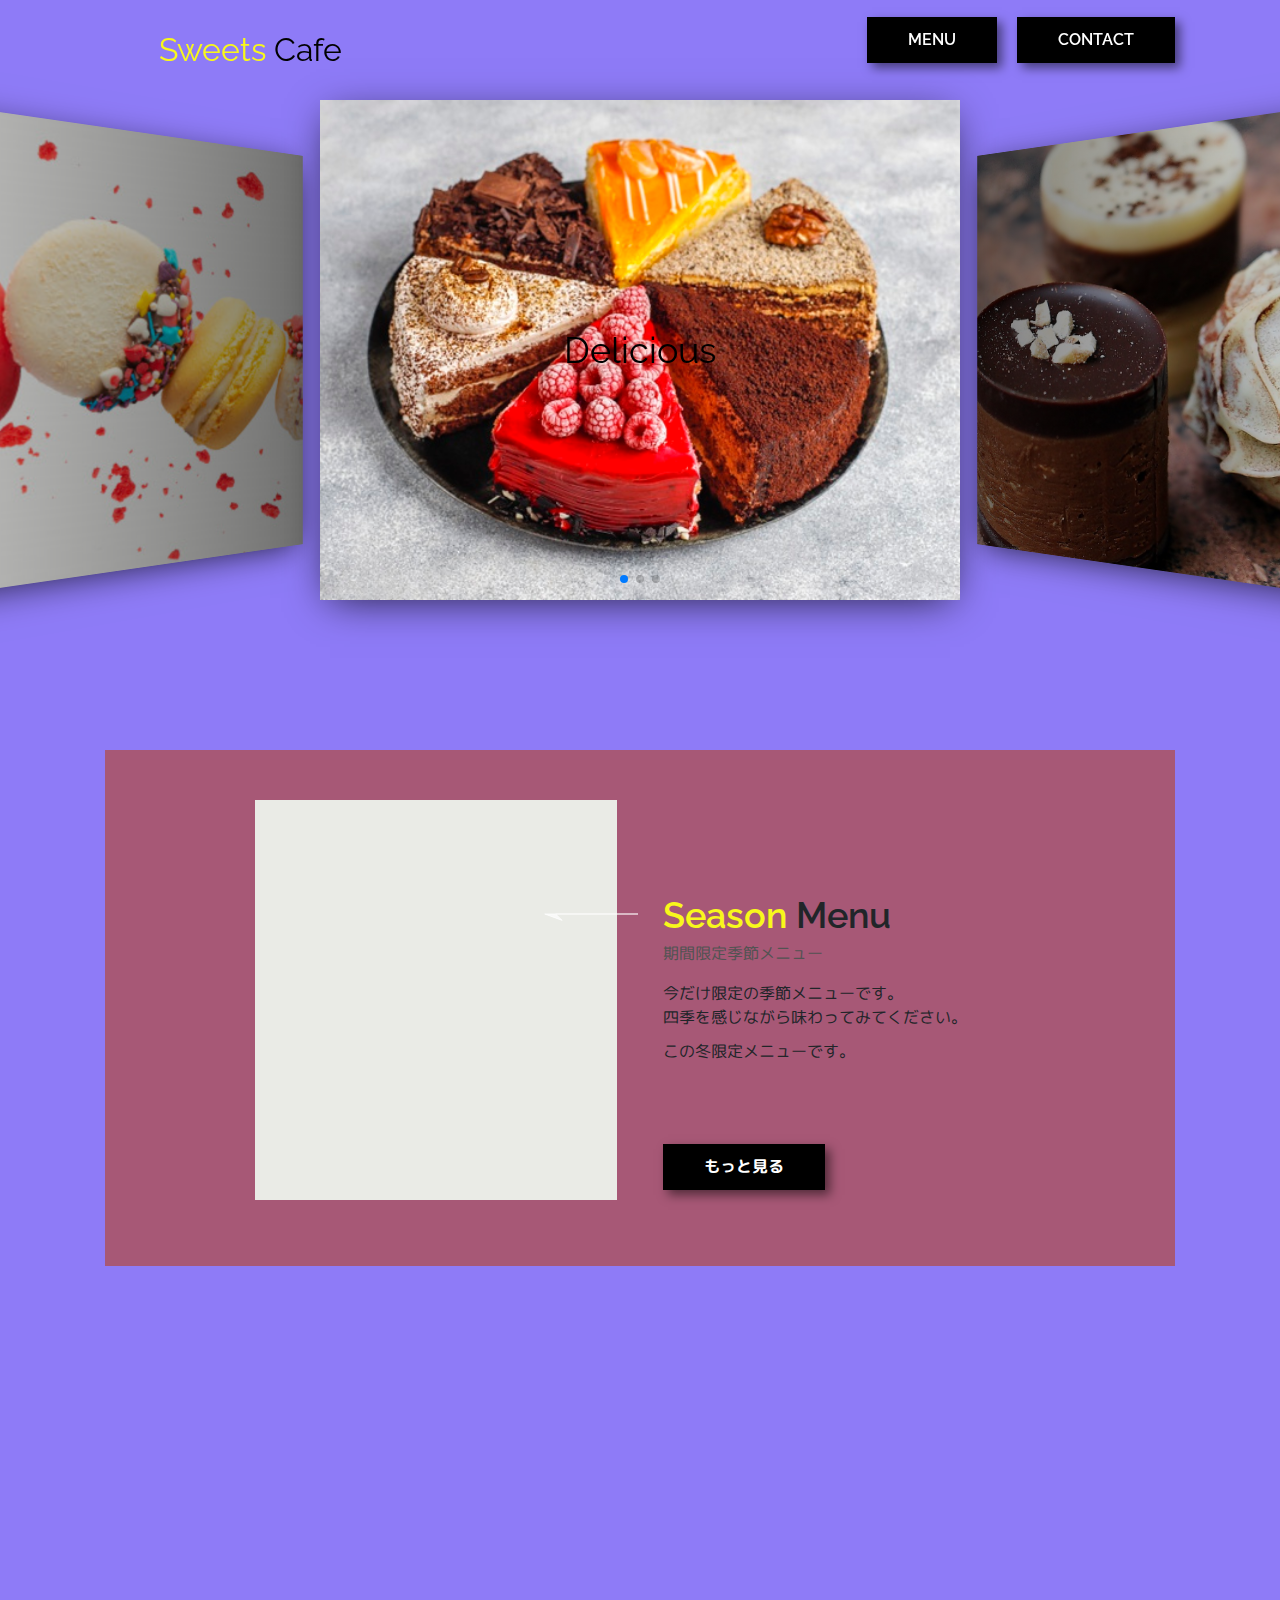
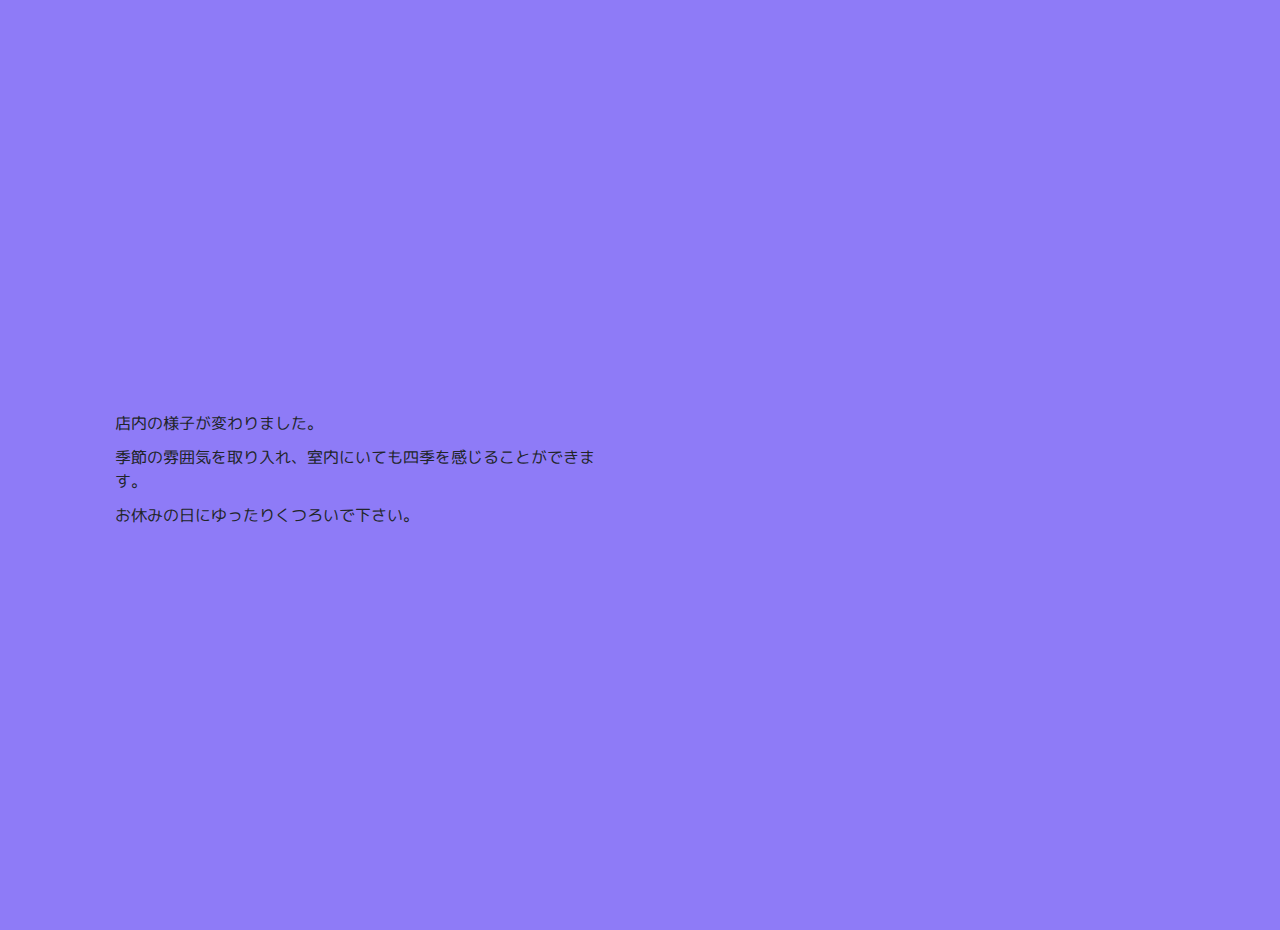
==== index.html @ 850f9f72 "Add files via upload" ====
<!DOCTYPE html>
<html lang="ja">
  <head>
    <meta charset="UTF-8" />
    <meta name="viewport" content="width=device-width, initial-scale=1.0" />
    <title>Sweets Cafe</title>
    <link rel="stylesheet" href="styles/loader.css" />
    <script src="scripts/vendors/pace.js"></script>
    <meta name="description" content="カフェのポートフォリオサイトです。プログラミング学習の成果物として作成しました。This is a sample website for checking my learning outcomes of programming." />
    <link rel="shortcut icon" href="images/logo.JPG" type="image/x-icon">
    <!-- <link
      rel="apple-touch-icon"
      sizes="180x180"
      href="images/favicon_package_v0.16/apple-touch-icon.png"
    /> -->
    <!-- <link
      rel="icon"
      type="image/png"
      sizes="32x32"
      href="images/favicon_package_v0.16/favicon-32x32.png"
    /> -->
    <!-- <link
      rel="icon"
      type="image/png"
      sizes="16x16"
      href="images/favicon_package_v0.16/favicon-16x16.png"
    /> -->
    <!-- <link rel="manifest" href="images/favicon_package_v0.16/site.webmanifest" /> -->
    <!-- <link
      rel="mask-icon"
      href="images/favicon_package_v0.16/safari-pinned-tab.svg"
      color="#5bbad5"
    /> -->
    <meta name="msapplication-TileColor" content="#ff0000" />
    <meta name="theme-color" content="#ffffff" />

    <link rel="preconnect" href="https://fonts.gstatic.com" />
    <link rel="preconnect" href="https://fonts.gstatic.com" />
    <link
      href="https://fonts.googleapis.com/css2?family=M+PLUS+Rounded+1c&family=Raleway:wght@400;700&display=swap"
      rel="stylesheet"
    />
    <link rel="stylesheet" href="styles/vendors/bootstrap-reboot.css" />
    <link rel="stylesheet" href="styles/vendors/swiper.min.css" />
    <link rel="stylesheet" href="styles/style.css" />
  </head>
  <body>
    <div id="global-container">
      <div id="container">
        <div class="mobile-menu__cover"></div>
        <div class="nav-trigger"></div>
        <a name="header"></a>
        <header class="header">
          <div class="header__inner appear up">
            <a href="index.html#header" class="header__home-btn">
              <div class="logo item">
                <img src="images/logo.jpg" alt="" class="logo__img" />
                <span class="logo__first">Sweets</span>
                <span class="logo__second">Cafe</span>
              </div>
            </a>
            <nav class="header__nav">
              <ul class="header__ul">
                <li class="header__li item">
                  <a class="btn filled" href="menu.html">Menu</a>
                </li>
                <li class="header__li item">
                  <a class="btn filled" href="contact.html">Contact</a>
                </li>
              </ul>
            </nav>
            <button class="mobile-menu__btn">
              <span></span>
              <span></span>
              <span></span>
            </button>
          </div>
        </header>

        <div id="content">
          <div class="hero">
            <!-- Slider main container -->
            <div class="swiper-container">
              <!-- Additional required wrapper -->
              <div class="swiper-wrapper">
                <!-- Slides -->
                <div class="swiper-slide">
                  <div class="hero__title">Delicious</div>
                  <img src="images/cafe000.jpg" alt="slider-picture000" />
                </div>
                <div class="swiper-slide">
                  <div class="hero__title">Gorgeous</div>
                  <img src="images/cafe004.jpg" alt="slider-picture001" />
                </div>
                <div class="swiper-slide">
                  <div class="hero__title">Photogenic</div>
                  <img src="images/cafe002.jpg" alt="slider-picture002" />
                </div>
              </div>
              <!-- If we need pagination -->
              <div class="swiper-pagination"></div>
            </div>
          </div>

          <div id="main-content">
            <aside class="side left">
              <div class="side__inner">
                <a href="" class="twitter icon tween-animate-title">Twitter</a>
                <a href="" class="fb icon tween-animate-title">Facebook</a>
              </div>
            </aside>

            <main>
              <section class="season">
                <div class="season__inner">
                  <div class="season__img cover-slide">
                    <img
                      class="img-zoom"
                      src="images/season000.jpg"
                      alt="シーズン画像"
                    />
                  </div>
                  <div class="season__texts appear left">
                    <div class="season__texts-inner">
                      <div class="season__title main-title item">
                        <img
                          class="season__downarrow"
                          src="images/arrow.svg"
                          alt="矢印"
                        />
                        <span class="yellow">Season</span>
                        <span>Menu</span>
                      </div>
                      <div class="season__sub sub-title item">
                        期間限定季節メニュー
                      </div>
                      <div class="season__description item">
                        <p>
                          今だけ限定の季節メニューです。<br />四季を感じながら味わってみてください。
                        </p>
                        <p>この冬限定メニューです。</p>
                      </div>
                      <div class="season__btn item">
                        <a href="menu.html">
                          <button class="btn filled">もっと見る</button>
                        </a>
                      </div>
                    </div>
                  </div>
                </div>
              </section>

              <section class="news appear down">
                <div class="news__main">
                  <div class="news__header">
                    <h2 class="main-title tween-animate-title">News</h2>
                    <p class="sub-title tween-animate-title">ニュース</p>
                  </div>
                  <div class="news__inner item">
                    <h3 class="news__title">店内ギャラリーが変わりました</h3>
                    <p class="news__date">2/12<span>2021</span></p>
                  </div>
                  <img
                    src="images/news000.jpg"
                    alt="店内ギャラリー"
                    class="item"
                  />
                  <div class="news__content">
                    <p>店内の様子が変わりました。</p>
                    <p>
                      季節の雰囲気を取り入れ、室内にいても四季を感じることができます。
                    </p>
                    <p>お休みの日にゆったりくつろいで下さい。</p>
                  </div>
                </div>
                <aside class="news__sub item">
                  <h3>最新のニュース</h3>
                  <ul class="news__lists">
                    <li class="news__list">
                      <a href="#">新メニューが追加されました</a>
                    </li>
                    <li class="news__list">
                      <a href="#">グッドデザイン賞を受賞しました</a>
                    </li>
                    <li class="news__list">
                      <a href="#">インタビューが掲載されました</a>
                    </li>
                    <li class="news__list">
                      <a href="#">雑誌で取り上げられました</a>
                    </li>
                    <li class="news__list">
                      <a href="#">ネットショップをオープンしました</a>
                    </li>
                  </ul>
                </aside>
              </section>
            </main>

            <aside class="side right">
              <div class="side__inner">
                <span class="tween-animate-title">&copy; Kazuki Tsubota</span>
              </div>
            </aside>
          </div>
        </div>

        <footer class="footer appear down">
          <div class="logo item">
            <img class="logo__img" src="images/logo.jpg" alt="ロゴ画像" />
            <span class="logo__first">Sweets</span>
            <span class="logo__second">Cafe</span>
          </div>
          <nav class="footer__nav item">
            <ul class="footer__ul">
              <li class="footer__li"><a href="menu.html">Menu</a></li>
              <li class="footer__li"><a href="contact.html">Contact</a></li>
              <li class="footer__li"><a href="">Sitemap</a></li>
            </ul>
            <div class="footer__copyright">
              <span class="footer__copyright-first"
                >&copy; 2021 Kazuki Tsubota.</span
              >
              All Rights Reserved.
            </div>
          </nav>
        </footer>
      </div>

      <nav class="mobile-menu">
        <div class="logo">
          <img src="images/logo.jpg" alt="" class="logo__img" />
          <span class="logo__first">Sweets</span>
          <span class="logo__second">Cafe</span>
        </div>
        <ul class="mobile-menu__main">
          <li class="mobile-menu__item">
            <a class="mobile-menu__link" href="index.html">
              <span class="main-title">Home</span>
              <span class="sub-title">ホーム</span>
            </a>
          </li>
          <li class="mobile-menu__item">
            <a class="mobile-menu__link" href="menu.html">
              <span class="main-title">Menu</span>
              <span class="sub-title">メニュー</span>
            </a>
          </li>
          <li class="mobile-menu__item">
            <a class="mobile-menu__link" href="contact.html">
              <span class="main-title">Contact</span>
              <span class="sub-title">コンタクト</span>
            </a>
          </li>
        </ul>
      </nav>
    </div>

    <script src="scripts/vendors/swiper.min.js"></script>
    <script src="scripts//vendors//TweenMax.min.js"></script>
    <script src="scripts//vendors/scroll-polyfill.js"></script>
    <script src="scripts/libs/scroll.js"></script>
    <script src="scripts/libs/text-animation.js"></script>
    <script src="scripts/libs/hero-slider.js"></script>
    <script src="scripts/libs/mobile-menu.js"></script>
    <script src="scripts/main.js"></script>
  </body>
</html>
---- styles/loader.css ----
.pace-done #global-container {
  transition: opacity 1s;
  opacity: 1;
}

#global-container {
  opacity: 0;
}

.pace {
  z-index: 2000;
  position: fixed;
  margin: auto;
  top: 0;
  left: 0;
  right: 0;
  bottom: 0;
  width: 100px;
  height: 100px;
}

.pace .pace-progress {
  transform: none !important;
  text-align: center;
}

.pace .pace-progress::after {
  content: attr(data-progress-text);
  display: block;
  font-weight: 100;
  font-size: 2em;
  font-family: 'Helvetica Neue', 'Yu Gothic', 'Meiryo', sans-serif;
  color: #535353;
}

.pace.pace-inactive {
  display: none;
}

.pace-progress-inner {
  width: 40px;
  height: 40px;
  background-color: #f8f81b;
  margin: 0 auto;
  animation-name: sk-rotateplane;
  animation-duration: 1.2s;
  animation-timing-function: ease-in-out;
  animation-delay: 0s;
  animation-iteration-count: infinite;
  animation-direction: normal;
  animation-fill-mode: forwards;
}

@keyframes sk-rotateplane {
  0% {
    transform: perspective(120px) rotateX(0deg) rotateY(0deg);
  }
  50% {
    transform: perspective(120px) rotateX(-180deg) rotateY(0deg);
  }
  100% {
    transform: perspective(120px) rotateX(-180deg) rotateY(-180deg);
  }
}
/*# sourceMappingURL=loader.css.map */
---- styles/style.css ----
.appear.up .item {
  transform: translateY(6px);
}

.appear.down .item {
  transform: translateY(-6px);
}

.appear.right .item {
  transform: translateX(-40px);
}

.appear.left .item {
  transform: translateX(40px);
}

.appear .item {
  transition: all 0.8s;
  opacity: 0;
}

.appear.inview .item {
  opacity: 1;
  transform: none;
}

.appear.inview .item:nth-child(1) {
  transition-delay: 0.1s;
}

.appear.inview .item:nth-child(2) {
  transition-delay: 0.2s;
}

.appear.inview .item:nth-child(3) {
  transition-delay: 0.3s;
}

.appear.inview .item:nth-child(4) {
  transition-delay: 0.4s;
}

.appear.inview .item:nth-child(5) {
  transition-delay: 0.5s;
}

.appear.inview .item:nth-child(6) {
  transition-delay: 0.6s;
}

.appear.inview .item:nth-child(7) {
  transition-delay: 0.7s;
}

.appear.inview .item:nth-child(8) {
  transition-delay: 0.8s;
}

.appear.inview .item:nth-child(9) {
  transition-delay: 0.9s;
}

.appear.inview .item:nth-child(10) {
  transition-delay: 1s;
}

.btn {
  position: relative;
  display: inline-block;
  background-color: white;
  border: 1px solid black;
  font-weight: 600;
  padding: 10px 40px;
  margin: 10px auto;
  cursor: pointer;
  transition: all 0.3s;
  color: black;
  text-decoration: none !important;
  outline: none !important;
}

.btn.float:hover {
  background-color: black;
  color: white;
  box-shadow: 5px 5px 10px 0 rgba(0, 0, 0, 0.5);
}

.btn.filled {
  background-color: black;
  color: white;
  box-shadow: 5px 5px 10px 0 rgba(0, 0, 0, 0.5);
}

.btn.filled:hover {
  background-color: white;
  color: black;
  box-shadow: none;
}

.btn.letter-spacing:hover {
  background-color: black;
  letter-spacing: 3px;
  color: white;
}

.btn.shadow {
  box-shadow: none;
}

.btn.shadow:hover {
  transform: translate(-2.5px, -2.5px);
  box-shadow: 5px 5px 0 0 black;
}

.btn.solid {
  box-shadow: 2px 2px 0 0 black;
  border-radius: 7px;
}

.btn.solid:hover {
  transform: translate(2px, 2px);
  box-shadow: none;
}

.btn.slide-bg {
  position: relative;
  overflow: hidden;
  z-index: 1;
}

.btn.slide-bg::before {
  content: "";
  display: inline-block;
  width: 100%;
  height: 100%;
  background-color: black;
  position: absolute;
  top: 0;
  left: 0;
  transform: translateX(-100%);
  transition: transform 0.3s;
  z-index: -1;
}

.btn.slide-bg:hover {
  color: white;
}

.btn.slide-bg:hover::before {
  transform: none;
}

.btn.cover-3d {
  position: relative;
  z-index: 1;
  transform-style: preserve-3d;
  perspective: 300px;
}

.btn.cover-3d span {
  display: inline-block;
  transform: translateZ(20px);
}

.btn.cover-3d::before {
  content: "";
  display: inline-block;
  width: 100%;
  height: 100%;
  background-color: black;
  position: absolute;
  top: 0;
  left: 0;
  transform: rotateX(90deg);
  transition: all 0.3s;
  transform-origin: top center;
  opacity: 0;
}

.btn.cover-3d:hover {
  color: white;
}

.btn.cover-3d:hover::before {
  transform: none;
  opacity: 1;
}

.btn-cubic {
  position: relative;
  display: inline-block;
  transform-style: preserve-3d;
  perspective: 300px;
  width: 150px;
  height: 50px;
  margin: 0 auto;
  cursor: pointer;
  font-weight: 600;
}

.btn-cubic span {
  position: absolute;
  top: 0;
  left: 0;
  width: 100%;
  height: 100%;
  border: 1px solid black;
  line-height: 48px;
  text-align: center;
  transition: all 0.3s;
  transform-origin: center center -25px;
  color: black;
}

.btn-cubic .hovering {
  background-color: black;
  color: white;
  transform: rotateX(90deg);
}

.btn-cubic .default {
  background-color: white;
  color: black;
  transform: rotateX(0);
}

.btn-cubic:hover .hovering {
  transform: rotateX(0);
}

.btn-cubic:hover .default {
  transform: rotateX(-90deg);
}

.swiper-container {
  overflow: visible !important;
}

.swiper-slide {
  height: 500px;
  position: relative;
  overflow: hidden;
}

.swiper-slide > img {
  width: 100%;
  height: 100%;
  max-width: 100%;
  object-fit: cover;
  transform: scale(1.3);
  transition: transform 1.9s ease-out;
}

.swiper-slide::after {
  content: '';
  position: absolute;
  top: 0;
  left: 0;
  width: 100%;
  height: 100%;
}

.swiper-slide-active > img {
  transform: none;
}

.swiper-slide-active .hero__title {
  opacity: 1;
  transform: translate(-50%, -50%);
}

.hero {
  overflow: hidden;
  padding-top: 100px;
}

.hero__title {
  position: absolute;
  top: 50%;
  left: 50%;
  transform: translate(-50%, calc(-50% + 20px));
  color: black;
  z-index: 200;
  opacity: 0;
  transition: opacity 1.0s ease 1s, transform 1.0s ease 1s;
}

.animate-title,
.tween-animate-title {
  opacity: 0;
}

.animate-title.inview,
.tween-animate-title.inview {
  opacity: 1;
}

.animate-title.inview .char,
.tween-animate-title.inview .char {
  display: inline-block;
}

.animate-title .char,
.tween-animate-title .char {
  opacity: 0;
}

.animate-title.inview .char {
  animation-name: kf-animate-chars;
  animation-duration: 0.5s;
  animation-timing-function: cubic-bezier(0.39, 1.57, 0.58, 1);
  animation-delay: 0s;
  animation-iteration-count: 1;
  animation-direction: normal;
  animation-fill-mode: both;
}

.animate-title.inview .char:nth-child(1) {
  animation-delay: 0.04s;
}

.animate-title.inview .char:nth-child(2) {
  animation-delay: 0.08s;
}

.animate-title.inview .char:nth-child(3) {
  animation-delay: 0.12s;
}

.animate-title.inview .char:nth-child(4) {
  animation-delay: 0.16s;
}

.animate-title.inview .char:nth-child(5) {
  animation-delay: 0.2s;
}

.animate-title.inview .char:nth-child(6) {
  animation-delay: 0.24s;
}

.animate-title.inview .char:nth-child(7) {
  animation-delay: 0.28s;
}

.animate-title.inview .char:nth-child(8) {
  animation-delay: 0.32s;
}

.animate-title.inview .char:nth-child(9) {
  animation-delay: 0.36s;
}

.animate-title.inview .char:nth-child(10) {
  animation-delay: 0.4s;
}

.animate-title.inview .char:nth-child(11) {
  animation-delay: 0.44s;
}

.animate-title.inview .char:nth-child(12) {
  animation-delay: 0.48s;
}

.animate-title.inview .char:nth-child(13) {
  animation-delay: 0.52s;
}

.animate-title.inview .char:nth-child(14) {
  animation-delay: 0.56s;
}

.animate-title.inview .char:nth-child(15) {
  animation-delay: 0.6s;
}

.animate-title.inview .char:nth-child(16) {
  animation-delay: 0.64s;
}

.animate-title.inview .char:nth-child(17) {
  animation-delay: 0.68s;
}

.animate-title.inview .char:nth-child(18) {
  animation-delay: 0.72s;
}

.animate-title.inview .char:nth-child(19) {
  animation-delay: 0.76s;
}

.animate-title.inview .char:nth-child(20) {
  animation-delay: 0.8s;
}

.animate-title.inview .char:nth-child(21) {
  animation-delay: 0.84s;
}

.animate-title.inview .char:nth-child(22) {
  animation-delay: 0.88s;
}

.animate-title.inview .char:nth-child(23) {
  animation-delay: 0.92s;
}

.animate-title.inview .char:nth-child(24) {
  animation-delay: 0.96s;
}

.animate-title.inview .char:nth-child(25) {
  animation-delay: 1s;
}

.animate-title.inview .char:nth-child(26) {
  animation-delay: 1.04s;
}

.animate-title.inview .char:nth-child(27) {
  animation-delay: 1.08s;
}

.animate-title.inview .char:nth-child(28) {
  animation-delay: 1.12s;
}

.animate-title.inview .char:nth-child(29) {
  animation-delay: 1.16s;
}

.animate-title.inview .char:nth-child(30) {
  animation-delay: 1.2s;
}

@keyframes kf-animate-chars {
  0% {
    opacity: 0;
    transform: translateY(-50%);
  }
  100% {
    opacity: 1;
    transform: translateY(0);
  }
}

@keyframes stopRotate {
  0% {
    transform: rotateY(0deg);
  }
  50% {
    transform: rotateY(360deg);
  }
  100% {
    transform: rotateY(360deg);
  }
}

.cover-slide {
  position: relative;
  overflow: hidden;
}

.cover-slide::after {
  content: "";
  position: absolute;
  z-index: 2;
  top: 0;
  left: 0;
  right: 0;
  bottom: 0;
  background-color: #eaebe6;
  opacity: 0;
}

.cover-slide.inview::after {
  opacity: 1;
  animation-name: kf-cover-slide;
  animation-duration: 1.6s;
  animation-timing-function: ease-in-out;
  animation-delay: 0s;
  animation-iteration-count: 1;
  animation-direction: normal;
  animation-fill-mode: forwards;
}

@keyframes kf-cover-slide {
  0% {
    transform-origin: left;
    transform: scaleX(0);
  }
  50% {
    transform-origin: left;
    transform: scaleX(1);
  }
  50.1% {
    transform-origin: right;
    transform: scaleX(1);
  }
  100% {
    transform-origin: right;
    transform: scaleX(0);
  }
}

.img-zoom, .bg-img-zoom {
  opacity: 0;
}

.inview .img-zoom, .inview .bg-img-zoom {
  opacity: 1;
  transition: transform 0.3s ease;
  animation-name: kf-img-show;
  animation-duration: 1.6s;
  animation-timing-function: ease-in-out;
  animation-delay: 0s;
  animation-iteration-count: 1;
  animation-direction: normal;
  animation-fill-mode: none;
}

.inview .img-zoom:hover, .inview .bg-img-zoom:hover {
  transform: scale(1.05);
}

@keyframes kf-img-show {
  0% {
    opacity: 0;
  }
  50% {
    opacity: 0;
  }
  50.1% {
    opacity: 1;
    transform: scale(1.5);
  }
  100% {
    opacity: 1;
  }
}

.hover-darken::before {
  content: "";
  position: absolute;
  top: 0;
  left: 0;
  width: 100%;
  height: 100%;
  z-index: 1;
  transition: background-color 0.3s ease;
  pointer-events: none;
  animation-name: kf-img-show;
  animation-duration: 1.6s;
  animation-timing-function: ease-in-out;
  animation-delay: 0s;
  animation-iteration-count: 1;
  animation-direction: normal;
  animation-fill-mode: none;
}

.hover-darken:hover::before {
  background-color: rgba(0, 0, 0, 0.2);
}

.bg-img-zoom {
  background-image: url(images/image-1.jpg);
  background-repeat: no-repeat;
  background-position: center;
  background-size: cover;
  width: 100%;
}

.img-bg50 {
  position: relative;
}

.img-bg50::before {
  display: block;
  content: '';
  padding-top: 50%;
}

.mobile-menu {
  position: fixed;
  right: 0;
  top: 60px;
  width: 300px;
}

.mobile-menu .logo {
  padding: 0 40px;
  font-size: 3.0rem;
  perspective: 2000px;
  transform-style: preserve-3d;
}

.mobile-menu .logo img, .mobile-menu .logo .logo__first, .mobile-menu .logo .logo__second {
  transform: translate3d(0, 0, -1000px);
  transition: transform 0.4s, opacity 0.2s;
  opacity: 0;
}

.mobile-menu__btn {
  background-color: unset;
  border: none;
  outline: none !important;
  cursor: pointer;
}

.mobile-menu__btn > span {
  background-color: black;
  width: 35px;
  height: 2px;
  display: block;
  margin-bottom: 9px;
  transition: transform 0.7s;
}

.mobile-menu__btn > span:last-child {
  margin-bottom: 0;
}

.mobile-menu__cover {
  position: absolute;
  top: 0;
  left: 0;
  width: 100%;
  height: 100%;
  background-color: rgba(0, 0, 0, 0.3);
  opacity: 0;
  visibility: hidden;
  transition: opacity 1s;
  cursor: pointer;
  z-index: 200;
}

.mobile-menu__main {
  padding: 0;
  text-align: center;
  perspective: 2000px;
  transform-style: preserve-3d;
}

.mobile-menu__item {
  list-style: none;
  display: block;
  padding: 0 40px;
  transform: translate3d(0, 0, -1000px);
  transition: transform 0.6s, opacity 0.2s;
  opacity: 0;
}

.mobile-menu__link {
  display: block;
  margin-top: 30px;
  color: black;
  text-decoration: none !important;
}

.mobile-menu__link:hover {
  color: white;
}

.menu-open #container {
  transform: translate(-300px, 60px);
  box-shadow: 0 8px 40px -10px rgba(0, 0, 0, 0.8);
}

.menu-open .logo img, .menu-open .logo .logo__first, .menu-open .logo .logo__second {
  transform: none;
  opacity: 1;
}

.menu-open .mobile-menu__cover {
  opacity: 1;
  visibility: visible;
}

.menu-open .mobile-menu__item {
  transform: none;
  opacity: 1;
}

.menu-open .mobile-menu__item:nth-child(1) {
  transition-delay: 0.07s;
}

.menu-open .mobile-menu__item:nth-child(2) {
  transition-delay: 0.14s;
}

.menu-open .mobile-menu__item:nth-child(3) {
  transition-delay: 0.21s;
}

.menu-open .mobile-menu__item:nth-child(4) {
  transition-delay: 0.28s;
}

.menu-open .mobile-menu__item:nth-child(5) {
  transition-delay: 0.35s;
}

.menu-open .mobile-menu__btn > span {
  background-color: black;
}

.menu-open .mobile-menu__btn > span:nth-child(1) {
  transition-delay: 70ms;
  transform: translateY(11px) rotate(135deg);
}

.menu-open .mobile-menu__btn > span:nth-child(2) {
  transition-delay: 0s;
  transform: translateX(-18px) scaleX(0);
}

.menu-open .mobile-menu__btn > span:nth-child(3) {
  transition-delay: 140ms;
  transform: translateY(-11px) rotate(-135deg);
}

html {
  font-size: 62.5%;
}

body {
  font-family: 'Raleway', 'M PLUS Rounded 1c', sans-serif;
  background-color: #8e7bf7;
  font-size: 1.6rem;
}

img {
  max-width: 100%;
  vertical-align: bottom;
}

.font-sm, .sub-title, .news__date span, .news__list {
  font-size: 1.4rem;
}

.font-md, .drink__title, .location__info {
  font-size: 1.7rem;
}

.font-lr, .news__date, .news__sub h3, .menus__title, .contact__inner label {
  font-size: 1.7rem;
}

.font-lg, .hero__title, .main-title, .news__title {
  font-size: 2.5rem;
}

.mt-lg, .contact {
  margin-top: 100px;
}

.mb-sm, .season__sub, .season__img, .news__main img, .news__sub h3, .menus__title, .drink__title, .contact__inner div, .location__header, .location__item {
  margin-bottom: 16px !important;
}

.mb-md, .contact {
  margin-bottom: 60px !important;
}

.mb-lg, .season, .menus {
  margin-bottom: 80px !important;
}

.pt-md, .contact {
  padding-top: 30px;
}

.pt-lg, .menus {
  padding-top: 100px;
}

.pb-sm, .season__texts, .contact__inner {
  padding-bottom: 16px;
}

.pb-lg, .hero, .drink__container {
  padding-bottom: 80px;
}

.content-width, .header__inner, .season, .news, .menus, .drink__header, .drink__container, .contact__container, .location__inner, .footer {
  width: 90%;
  margin: 0 auto;
  max-width: 1070px;
}

.main-title {
  font-weight: 600;
  margin-bottom: 0;
  display: block;
}

.sub-title {
  color: #535353;
}

.flex, .season__inner, .drink__container, .footer__nav, .footer__ul {
  display: flex;
  flex-direction: column;
}

.yellow {
  color: #f8f81b;
}

#container {
  transition: transform 0.5s, box-shadow 0.5s;
  background-color: #8e7bf7;
  position: relative;
  z-index: 100;
}

#main-content {
  position: relative;
  z-index: 0;
}

main {
  position: relative;
  z-index: -100;
}

.swiper-slide {
  box-shadow: 0 8px 40px -10px rgba(0, 0, 0, 0.8);
}

.logo {
  font-size: 4.2rem;
  display: flex;
}

.logo__img {
  width: 1.5em;
  margin-right: 0.2em;
  object-fit: cover;
}

.logo__first {
  color: #f8f81b;
}

.logo__first::after {
  content: ' ';
  white-space: pre-wrap;
}

.header {
  position: fixed;
  top: 0;
  left: 0;
  width: 100%;
  height: 100px;
  background-color: transparent;
  z-index: 500;
  display: flex;
  align-items: center;
}

.header__home-btn {
  text-decoration: none !important;
}

.header__home-btn .logo__second {
  color: black;
}

.header.triggered {
  background-color: #8e7bf7;
  opacity: 0.9;
  box-shadow: 10px 0 25px -10px rgba(0, 0, 0, 0.5);
}

.header__nav {
  display: none;
}

.header__ul {
  display: flex;
  align-items: center;
  padding: 0;
  margin: 0;
  list-style: none;
  margin-bottom: 20px;
}

.header__li {
  margin-left: 20px;
}

.header__li > a {
  color: black;
  text-decoration: none !important;
  text-transform: uppercase;
}

.header .logo {
  font-size: 3.2rem;
  justify-content: center;
  animation-name: stopRotate;
  animation-duration: 4s;
  animation-timing-function: ease;
  animation-delay: 0s;
  animation-iteration-count: infinite;
  animation-direction: normal;
  animation-fill-mode: none;
}

.header__inner {
  display: flex;
  justify-content: space-between;
  align-items: center;
}

.season__inner {
  display: flex;
  justify-content: space-between;
  padding: 15px;
  background-color: rgba(175, 78, 78, 0.76);
  position: relative;
  z-index: 0;
}

.season__downarrow {
  display: none;
  opacity: 0;
  transition: opacity 3s;
}

.season__title {
  position: relative;
}

.season__img {
  height: 300px;
  transition: box-shadow 1ms linear 0.8s;
}

.season__img > img {
  object-fit: cover;
  object-position: bottom;
  width: 100%;
  height: 100%;
  position: relative;
  z-index: -100;
}

.season__img.inview {
  box-shadow: inset 0 0 35px black;
}

.news {
  display: flex;
  flex-direction: column;
  justify-content: space-between;
}

.news__main {
  width: 100%;
}

.news__inner {
  position: relative;
  padding-top: 4px;
  margin-bottom: 30px;
}

.news__title {
  font-weight: normal;
  margin-left: 80px;
}

.news__date {
  background-color: #f8f81b;
  border-radius: 50%;
  width: 70px;
  height: 70px;
  text-align: center;
  position: absolute;
  top: 0;
  padding-top: 15px;
}

.news__date span {
  border-top: 1px rgba(0, 0, 0, 0.5) solid;
  display: block;
  width: 60%;
  margin: 0 auto;
  padding-top: 2px;
}

.news__content p {
  margin: 1rem;
}

.news__sub {
  width: 100%;
}

.news__sub h3 {
  padding: 50px 8px 8px;
  margin-left: 0;
  border-bottom: 2px solid black;
}

.news__lists {
  list-style: none;
  padding: 0;
  margin: 0;
}

.news__list {
  border-bottom: 1px solid #575454;
  padding: 0px 8px;
  margin-bottom: 18px;
}

.news__list a {
  color: black;
  padding: 10px 0px;
  display: block;
}

.news__list a:hover {
  color: #535353;
}

.menus__inner {
  display: grid;
  gap: 26px;
  grid-template-columns: repeat(auto-fit, minmax(270px, 1fr));
  margin-top: 6%;
}

.menus__btn {
  text-align: center;
}

.drink__inner {
  position: relative;
}

.drink__inner::before {
  display: block;
  content: "";
  position: absolute;
  top: 10%;
  left: 0;
  width: 100%;
  height: 90%;
  display: block;
  background: rgba(175, 78, 78, 0.76);
}

.drink__container {
  position: relative;
  z-index: 200;
  justify-content: space-around;
}

.drink__btn {
  text-align: center;
  flex-basis: 100%;
  padding-top: 10px;
}

.drink__img {
  height: 200px;
  overflow: hidden;
  margin-bottom: 5px;
}

.drink__img > img {
  object-fit: cover;
  object-position: center;
  height: 100%;
  width: 100%;
}

.contact {
  background-image: url(../../images/pexels-photo-4946999.jpeg);
  min-height: 60vh;
  background-repeat: no-repeat;
  background-size: cover;
  background-position: center center;
}

.contact__side {
  color: white !important;
}

.contact__container {
  color: white;
}

.contact__inner label {
  margin-bottom: 7px;
  display: block;
}

.contact__inner input[type="text"],
.contact__inner input[type="email"],
.contact__inner textarea {
  background-color: rgba(255, 255, 255, 0.8);
  border: 1px solid black;
  border-radius: 5px;
  padding: 10px;
  font-style: 1rem;
}

.contact__inner input[type="text"],
.contact__inner input[type="email"] {
  width: 100%;
  max-width: 240px;
}

.contact__inner textarea {
  width: 100%;
  max-width: 480px;
  height: 10rem;
}

.location__inner {
  display: flex;
  justify-content: space-between;
}

.location__info {
  width: 22%;
}

.location__header {
  border-bottom: 2px solid black;
}

.location__header .sub-title {
  margin-bottom: 4px;
}

.location__item span {
  font-weight: bold;
}

.location__map {
  width: 74%;
}

.location__map iframe {
  width: 100%;
}

.footer {
  padding: 60px 0;
}

.footer__nav {
  justify-content: space-between;
  align-items: center;
  text-align: center;
}

.footer__ul {
  padding: 0;
  margin: 0;
  list-style: none;
  margin-bottom: 20px;
}

.footer__li {
  padding: 0;
  margin: 10px;
}

.footer__li > a {
  color: #535353;
}

.footer > .logo {
  font-size: 3.8rem;
  justify-content: center;
}

.footer__copyright {
  color: black;
}

.footer__copyright-first::after {
  content: "\A";
  white-space: pre;
}

.side {
  display: none;
  position: fixed;
  top: 70%;
  transform: translateY(-50%);
  transition: all 0.3s ease-in;
}

.side .tween-animate-title {
  color: black;
  text-decoration: none !important;
  margin: 0 40px;
  vertical-align: middle;
  letter-spacing: 2px;
}

.side.left {
  left: -50px;
}

.side.left.inview {
  left: 50px;
}

.side.left .side__inner {
  transform-origin: top left;
  transform: rotate(-90deg);
}

.side.right {
  right: -50px;
}

.side.right.inview {
  right: 50px;
}

.side.right .side__inner {
  transform-origin: top right;
  transform: rotate(90deg);
}

.icon {
  position: relative;
}

.icon::before {
  display: block;
  content: "";
  position: absolute;
  top: 50%;
  left: -20px;
  width: 1em;
  height: 1em;
  display: block;
  transform: translateY(-50%);
  background-position: center;
  background-repeat: no-repeat;
  background-size: contain;
}

.icon.twitter::before {
  background-image: url(../../images/twitter.svg);
}

.icon.fb::before {
  background-image: url(../../images/facebook.svg);
}

@media (min-width: 600px) {
  .flex, .season__inner, .drink__container, .footer__nav, .footer__ul {
    flex-direction: row;
    flex-wrap: wrap;
  }
  .season__inner {
    padding: 50px;
  }
  .season__title.inview .season__downarrow {
    position: absolute;
    left: -25%;
    top: -73%;
    transform: rotateZ(90deg);
    z-index: 200;
    display: inline-block;
    overflow: hidden;
    animation-name: kf-arrow-anime;
    animation-duration: 2s;
    animation-timing-function: linear;
    animation-delay: 0s;
    animation-iteration-count: infinite;
    animation-direction: normal;
    animation-fill-mode: forwards;
    opacity: 1;
  }
  .season__texts, .season__img {
    flex-basis: 47%;
  }
  .season__texts {
    display: flex;
    align-items: flex-end;
  }
  .news {
    flex-direction: row;
  }
  .news__main {
    margin-right: 50px;
  }
  .news__sub {
    margin-top: 75px;
  }
  .news__sub h3 {
    padding: 0px 8px 8px;
  }
  .menus__item {
    margin-bottom: 30px;
  }
  .drink__item {
    flex-basis: 47%;
  }
  .footer > .logo {
    justify-content: flex-start;
  }
  .footer__ul {
    margin-bottom: 0;
  }
  .footer__li {
    margin-left: 0;
    margin-right: 30px;
  }
  @keyframes kf-arrow-anime {
    0%,
    50%,
    100% {
      left: -30%;
    }
    30% {
      left: -25%;
    }
  }
}

@media (min-width: 960px) {
  .font-sm, .sub-title, .news__date span, .news__list {
    font-size: 1.6rem;
  }
  .font-md, .drink__title, .location__info {
    font-size: 1.9rem;
  }
  .font-lr, .news__date, .news__sub h3, .menus__title, .contact__inner label {
    font-size: 2.3rem;
  }
  .font-lg, .hero__title, .main-title, .news__title {
    font-size: 3.6rem;
  }
  .mt-lg, .contact {
    margin-top: 130px;
  }
  .mb-lg, .season, .menus {
    margin-bottom: 150px !important;
  }
  .pt-md, .contact {
    padding-top: 45px;
  }
  .pt-lg, .menus {
    padding-top: 130px;
  }
  .pb-lg, .hero, .drink__container {
    padding-bottom: 150px;
  }
  .header__nav {
    display: block;
  }
  .mobile-menu__btn {
    display: none;
  }
  .drink__item {
    flex-basis: 25%;
  }
  .drink__img {
    height: 335px;
  }
  .season__title.inview .season__downarrow {
    top: -33%;
  }
  .season__img {
    height: 400px;
  }
  .season__description {
    margin-bottom: 70px;
  }
  .news__date {
    width: 100px;
    height: 100px;
  }
  .news__date span {
    padding-top: 6px;
  }
  .news__title {
    margin-left: 120px;
  }
  .news__sub {
    margin-top: 100px;
  }
  .footer__copyright-first::after {
    content: '\A';
    white-space: nowrap;
  }
}

@media (min-width: 1280px) {
  .season__inner {
    padding: 50px 150px;
  }
  .drink__item {
    flex-basis: 23%;
  }
  .side {
    display: block;
  }
}
/*# sourceMappingURL=style.css.map */
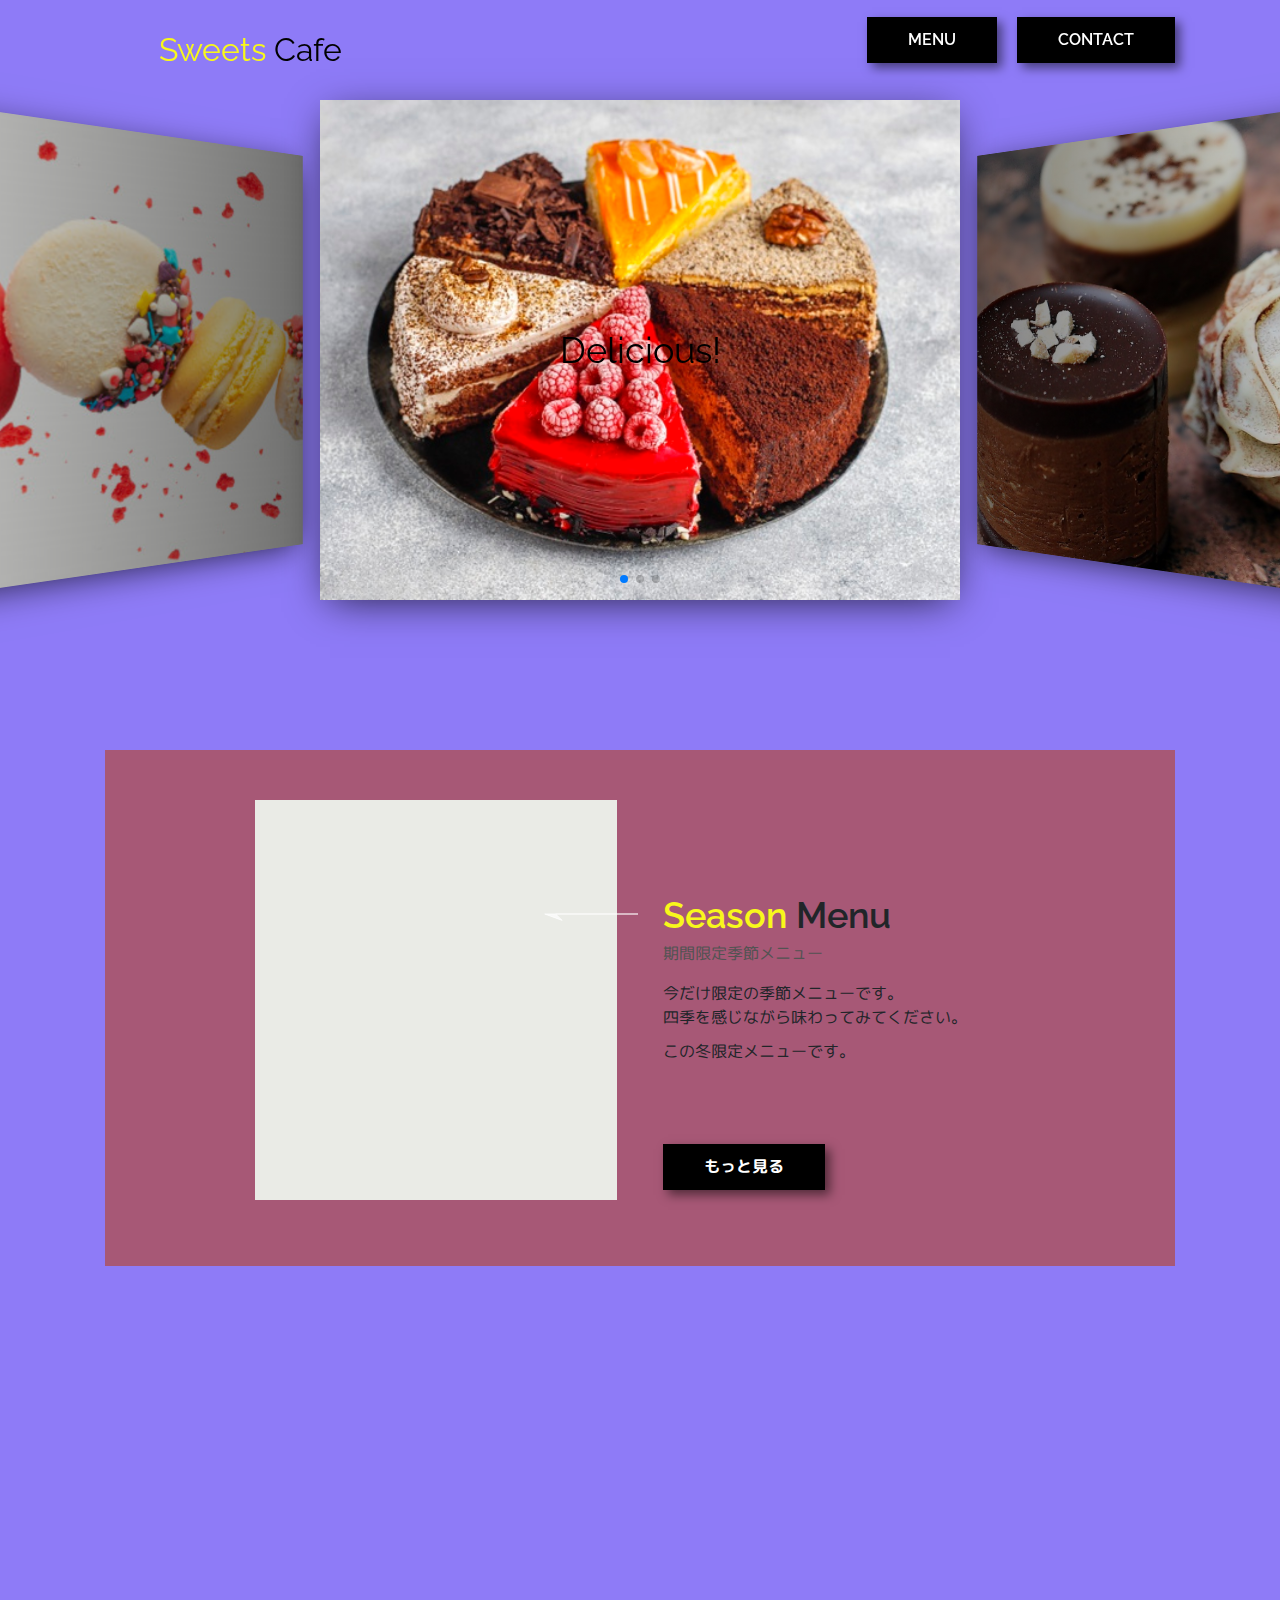
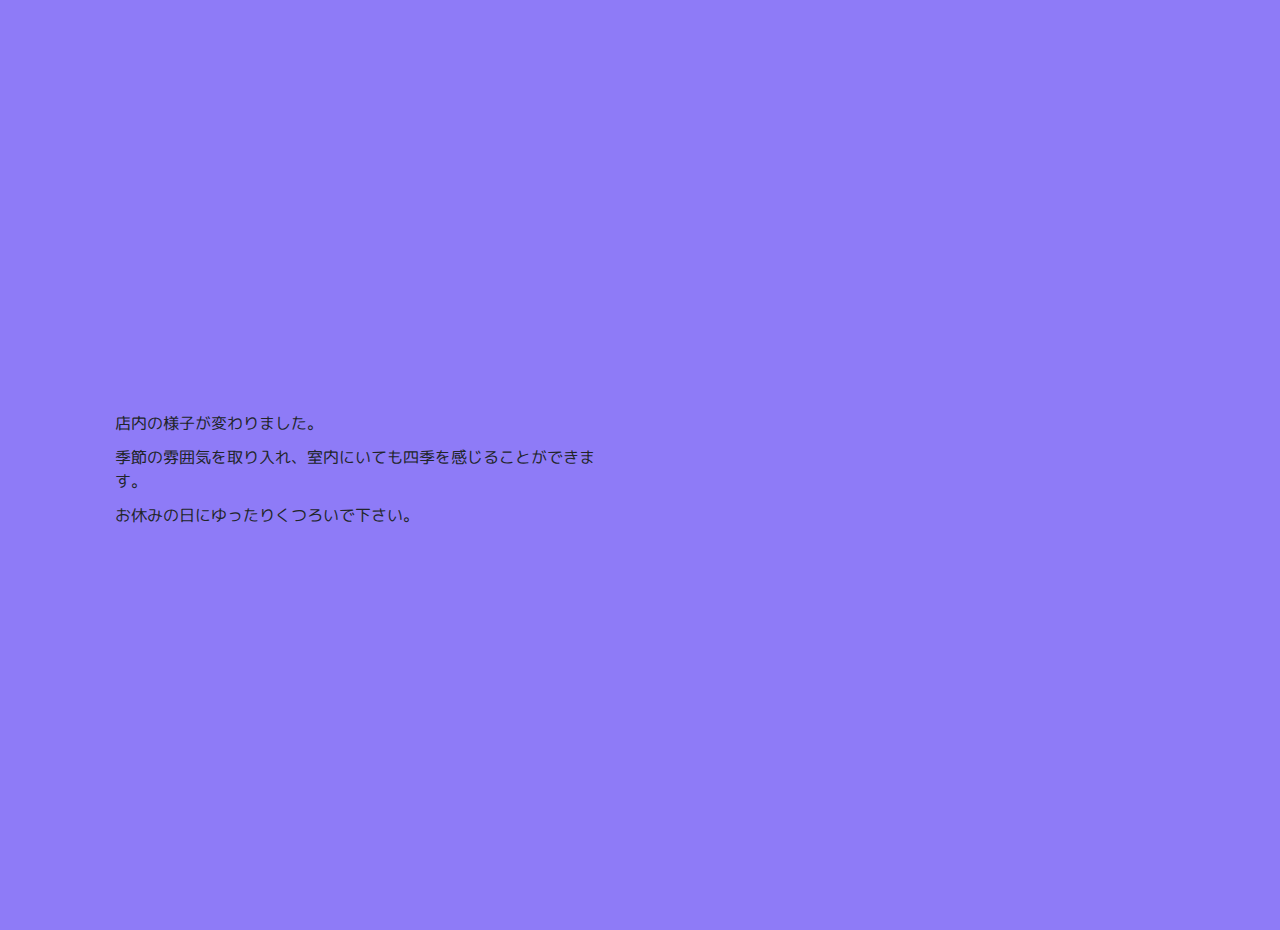
==== commit 2d48ac7c: "Update index.html" ====
--- a/index.html
+++ b/index.html
@@ -53,11 +53,11 @@
         <header class="header">
           <div class="header__inner appear up">
             <a href="index.html#header" class="header__home-btn">
-              <div class="logo item">
+              <picture class="logo item">
                 <img src="images/logo.jpg" alt="" class="logo__img" />
                 <span class="logo__first">Sweets</span>
                 <span class="logo__second">Cafe</span>
-              </div>
+              </picture>
             </a>
             <nav class="header__nav">
               <ul class="header__ul">
@@ -85,15 +85,15 @@
               <div class="swiper-wrapper">
                 <!-- Slides -->
                 <div class="swiper-slide">
-                  <div class="hero__title">Delicious</div>
+                  <div class="hero__title">Delicious!</div>
                   <img src="images/cafe000.jpg" alt="slider-picture000" />
                 </div>
                 <div class="swiper-slide">
-                  <div class="hero__title">Gorgeous</div>
+                  <div class="hero__title">Gorgeous!</div>
                   <img src="images/cafe004.jpg" alt="slider-picture001" />
                 </div>
                 <div class="swiper-slide">
-                  <div class="hero__title">Photogenic</div>
+                  <div class="hero__title">Photogenic!</div>
                   <img src="images/cafe002.jpg" alt="slider-picture002" />
                 </div>
               </div>
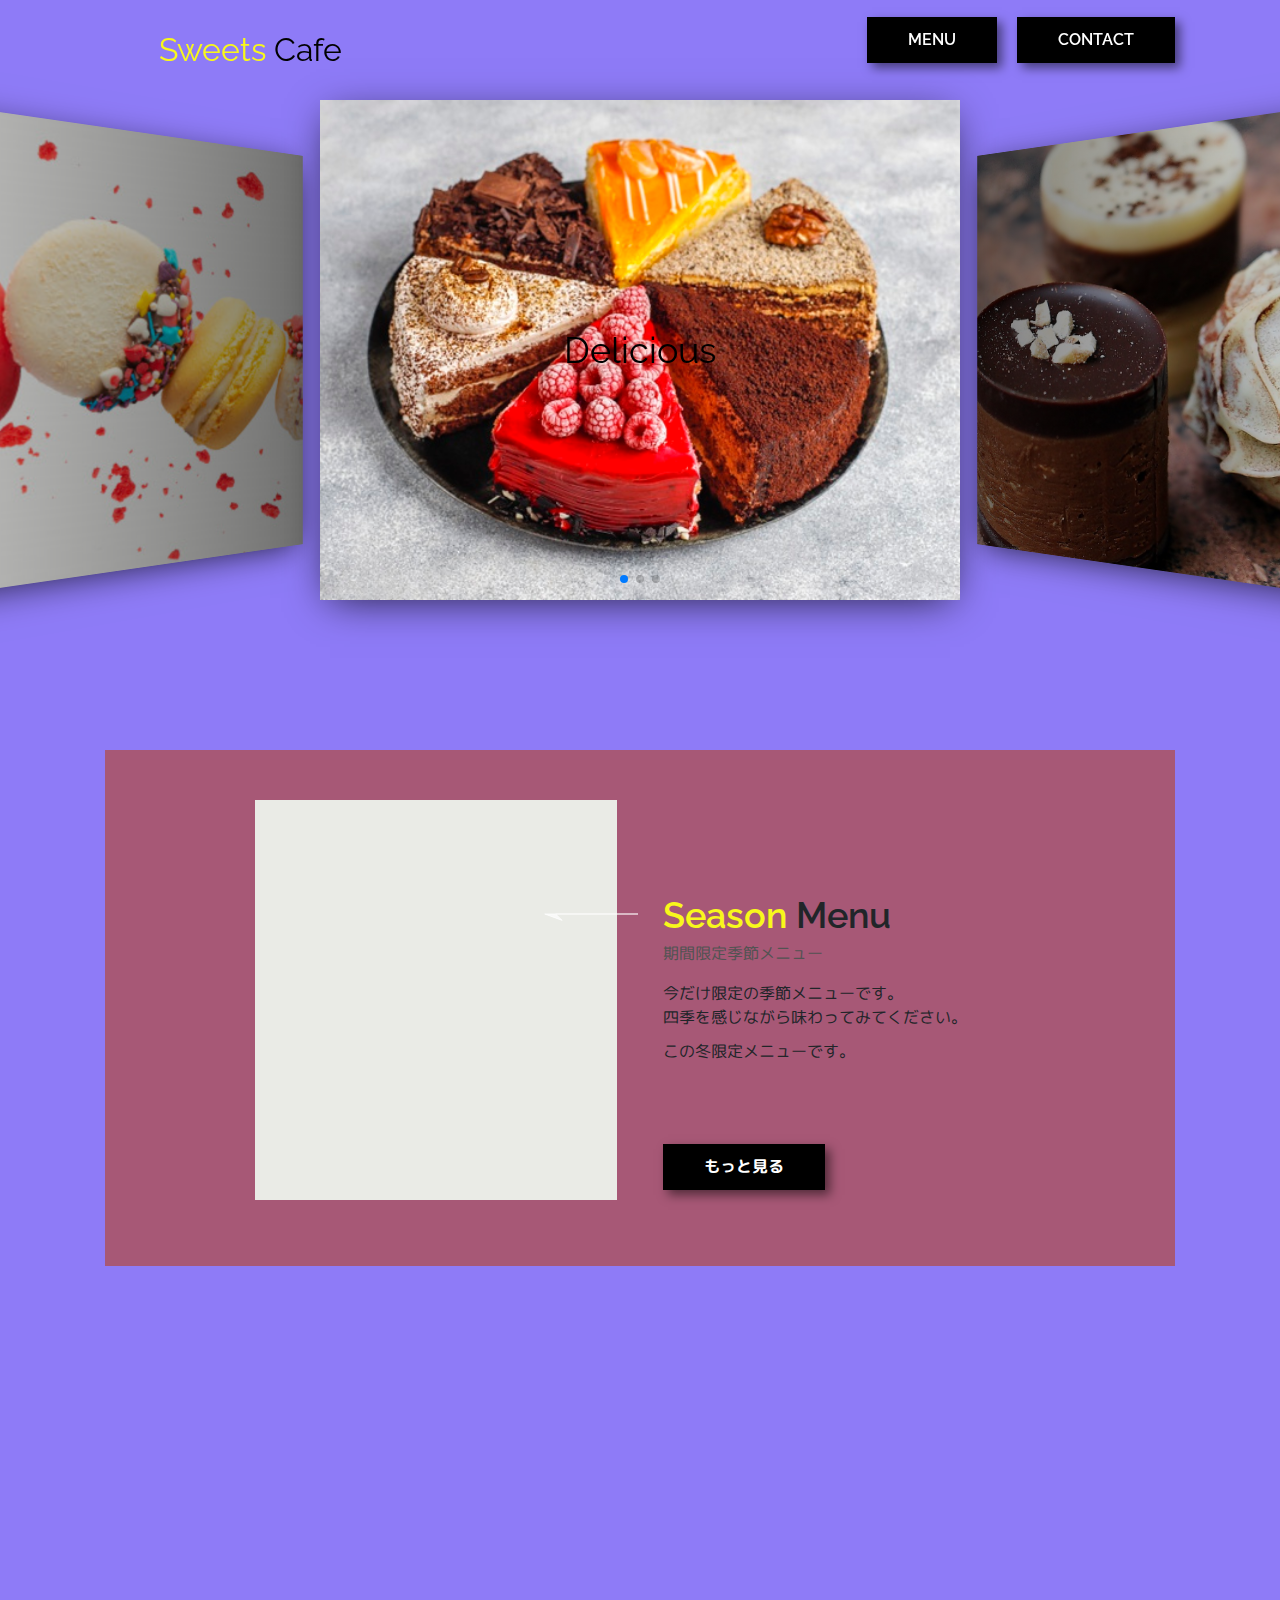
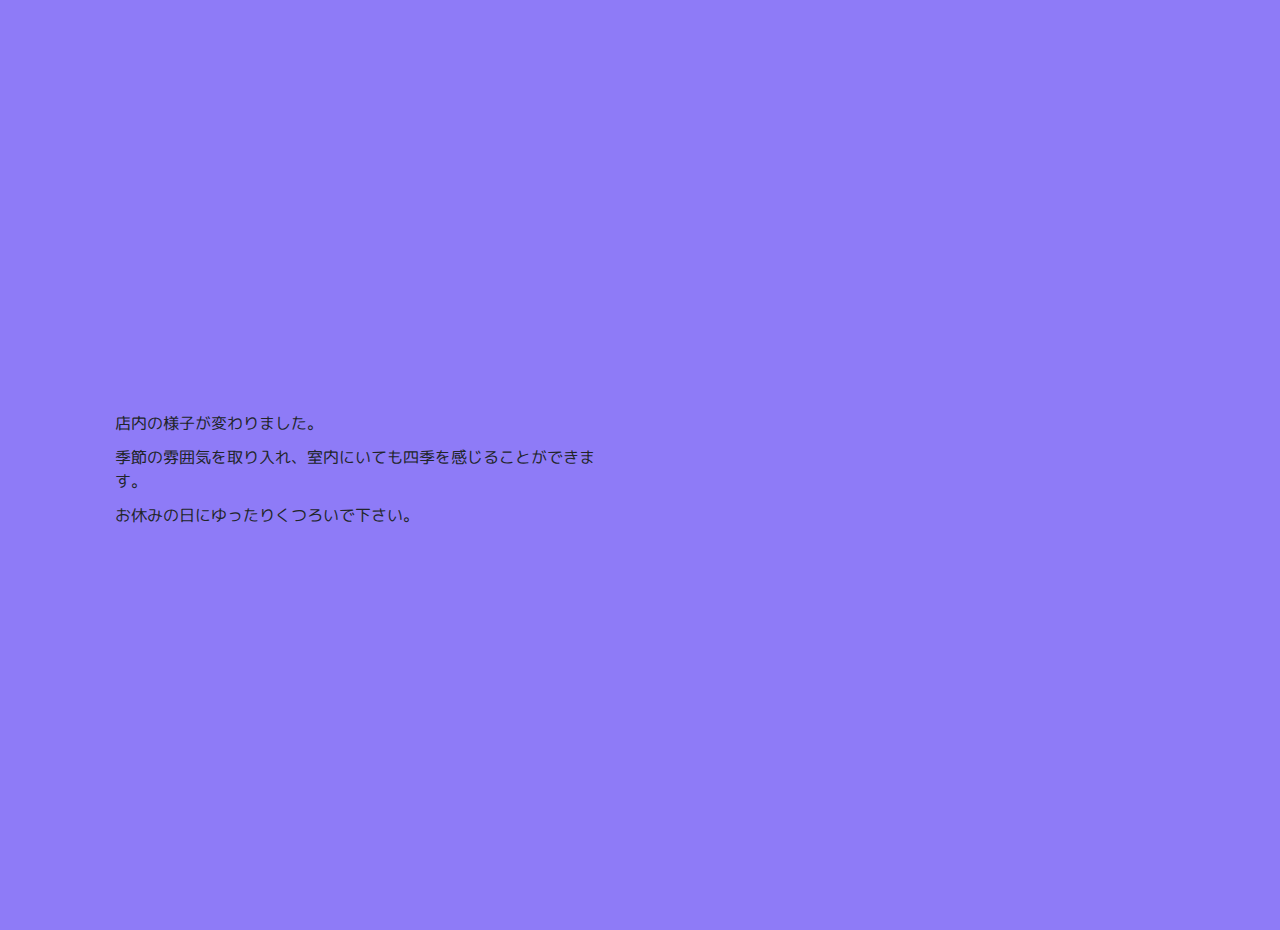
==== commit e6b4b77c: "Update index.html" ====
--- a/index.html
+++ b/index.html
@@ -85,7 +85,7 @@
               <div class="swiper-wrapper">
                 <!-- Slides -->
                 <div class="swiper-slide">
-                  <div class="hero__title">Delicious!</div>
+                  <div class="hero__title">Delicious</div>
                   <img src="images/cafe000.jpg" alt="slider-picture000" />
                 </div>
                 <div class="swiper-slide">
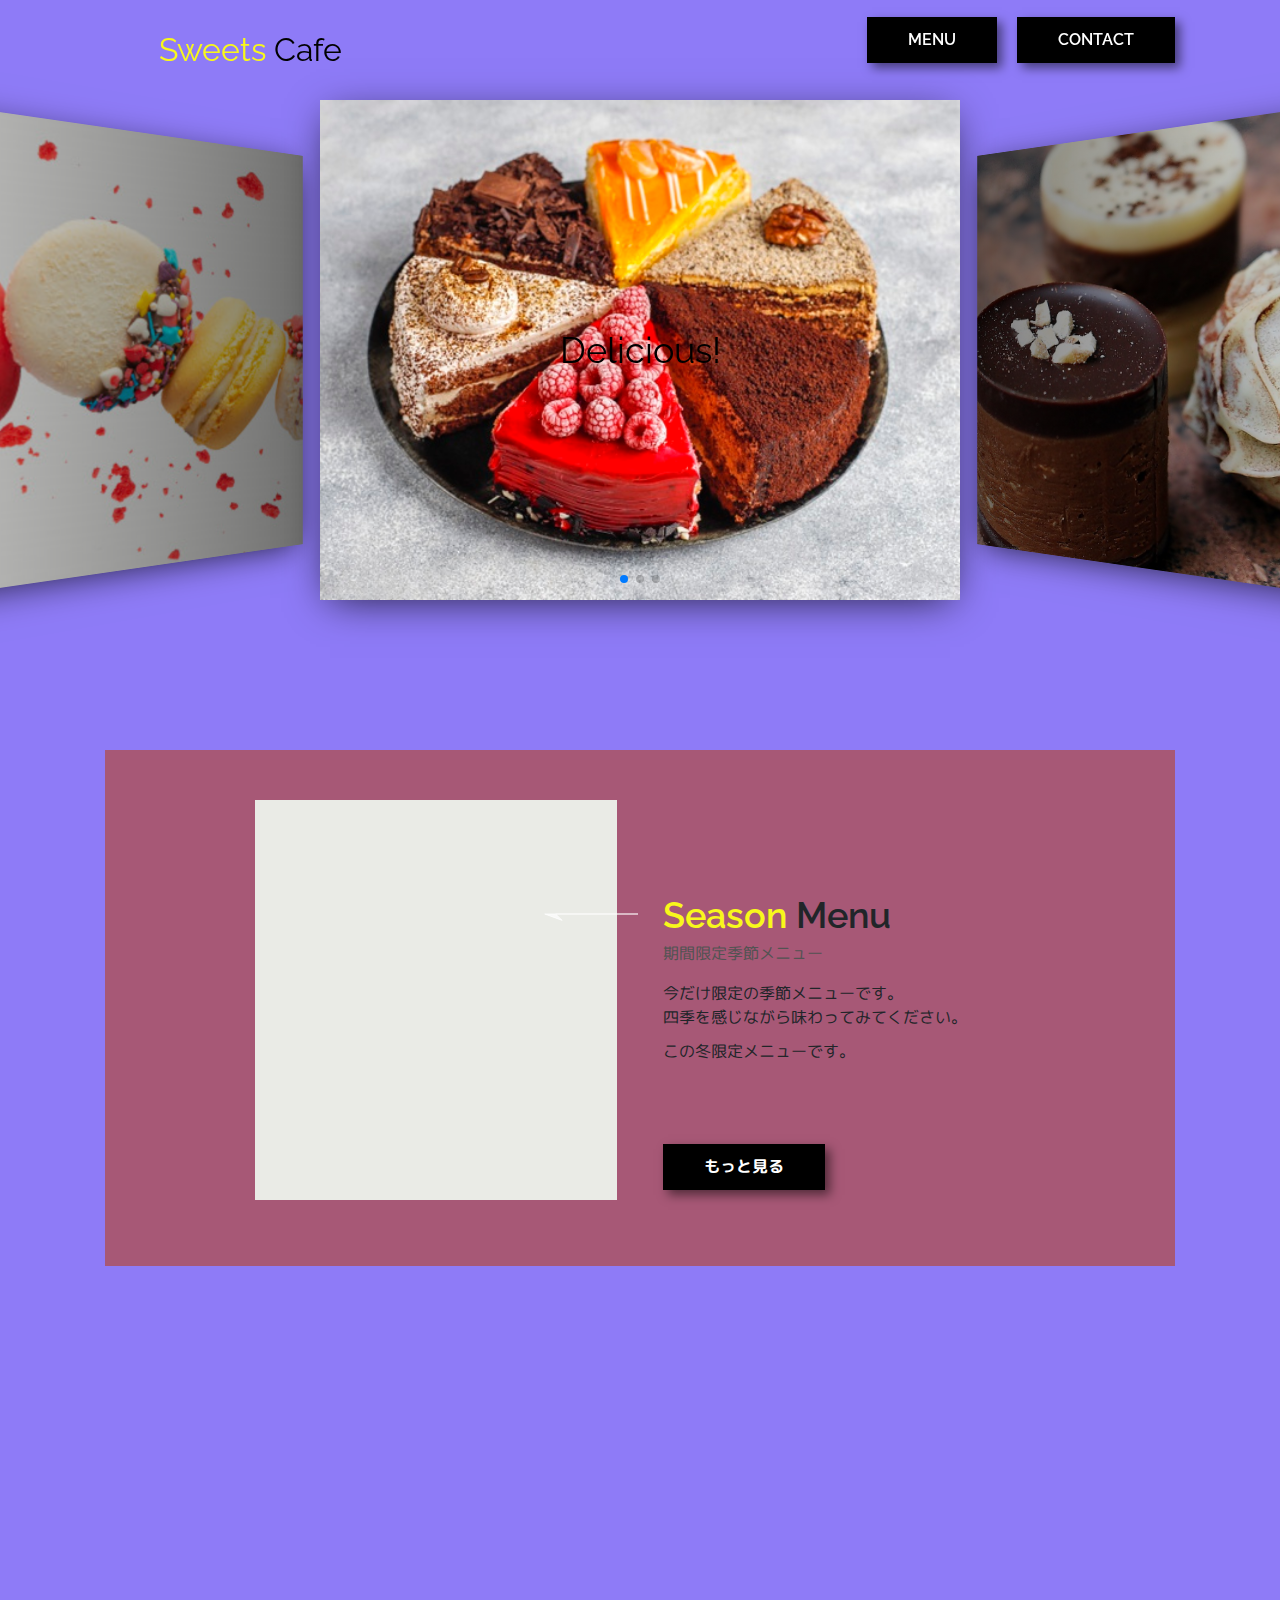
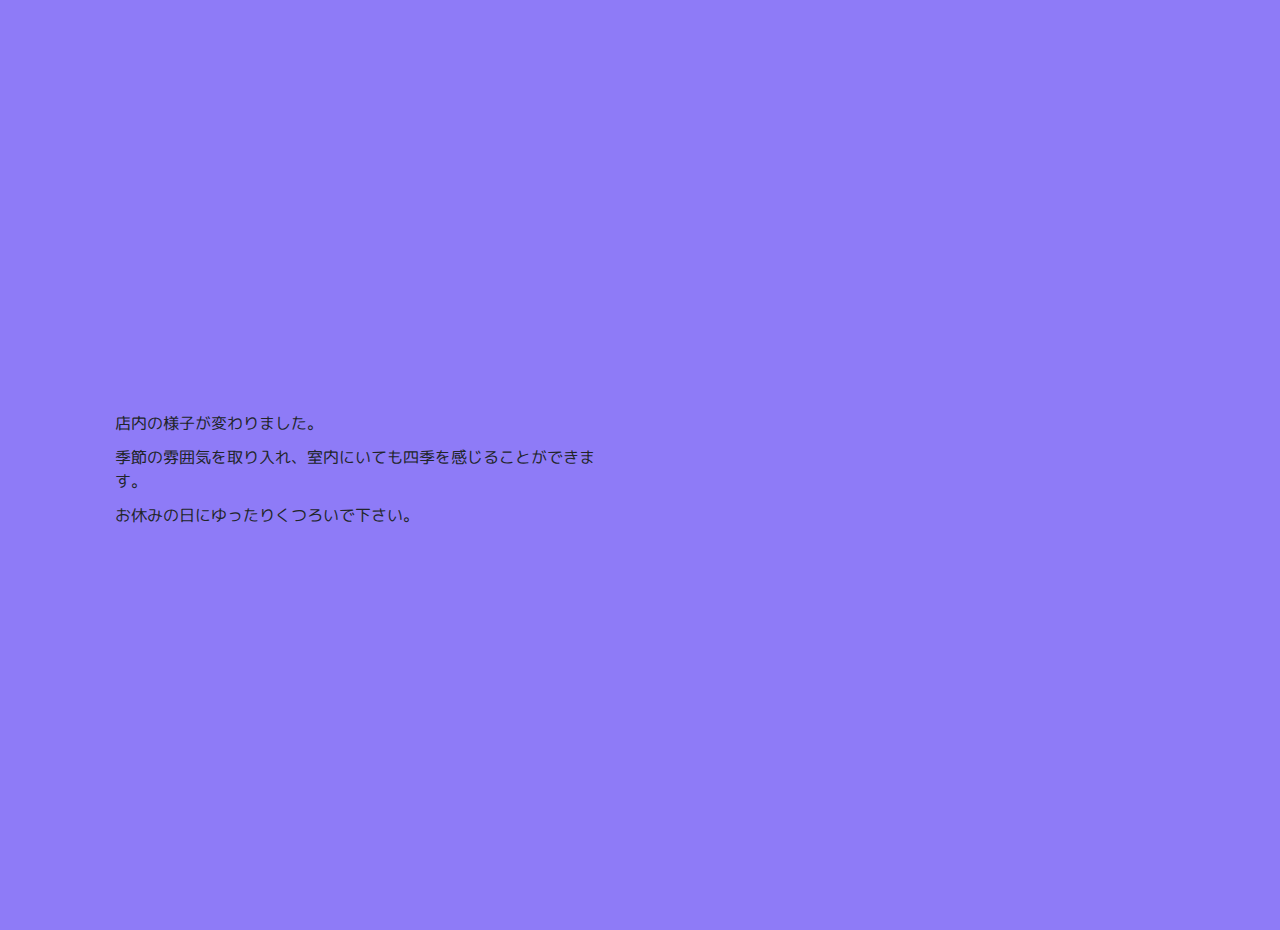
==== commit 6e1d3587: "Update index.html" ====
--- a/index.html
+++ b/index.html
@@ -85,7 +85,7 @@
               <div class="swiper-wrapper">
                 <!-- Slides -->
                 <div class="swiper-slide">
-                  <div class="hero__title">Delicious</div>
+                  <div class="hero__title">Delicious!</div>
                   <img src="images/cafe000.jpg" alt="slider-picture000" />
                 </div>
                 <div class="swiper-slide">
